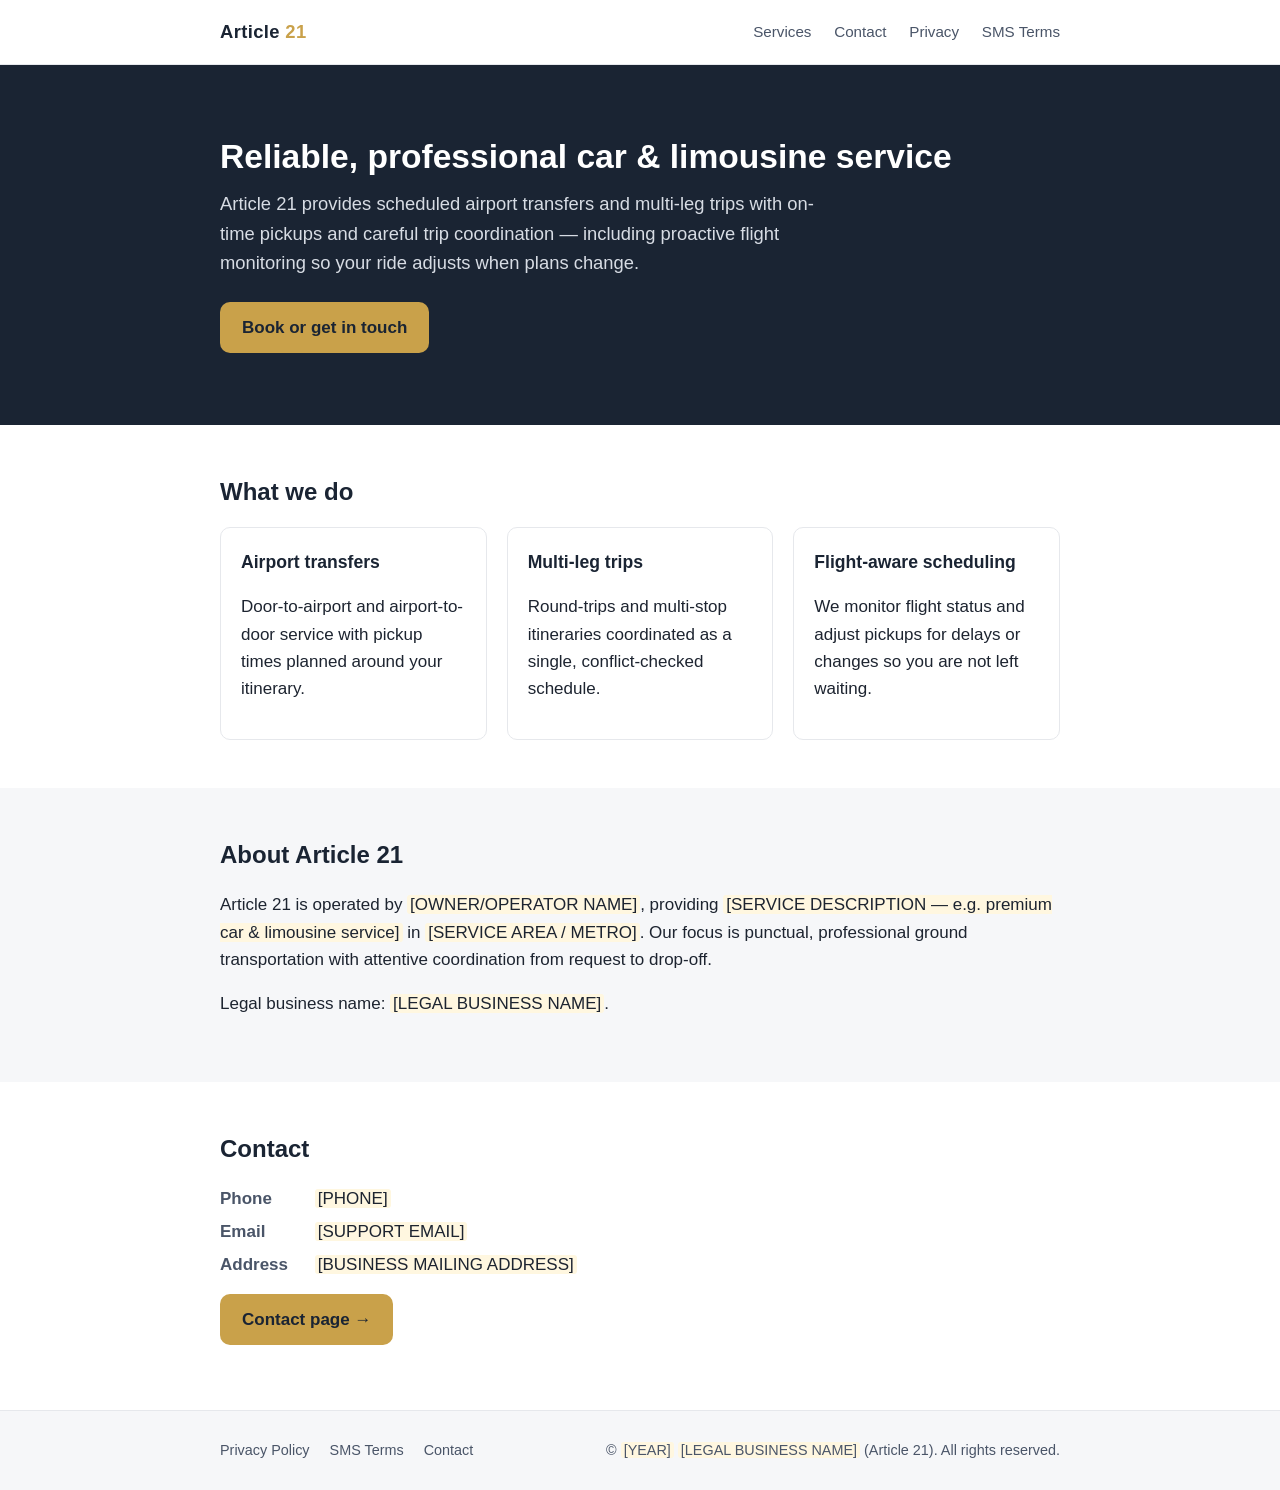
==== index.html @ 8b7b38e4 "Scaffold Article 21 A2P 10DLC compliance site Static multi-page site (Home, Contact, Privacy Policy," ====
<!DOCTYPE html>
<html lang="en">
<head>
  <meta charset="utf-8" />
  <meta name="viewport" content="width=device-width, initial-scale=1" />
  <title>Article 21 — Premium Car &amp; Limousine Service</title>
  <meta name="description" content="Article 21 is a professional car and limousine service specializing in airport transfers and multi-leg trips." />
  <link rel="stylesheet" href="assets/style.css" />
</head>
<body>
  <header class="site-header">
    <div class="wrap">
      <a class="brand" href="index.html">Article&nbsp;<span>21</span></a>
      <nav class="nav">
        <a href="index.html#services">Services</a>
        <a href="contact.html">Contact</a>
        <a href="privacy-policy.html">Privacy</a>
        <a href="sms-terms.html">SMS Terms</a>
      </nav>
    </div>
  </header>

  <main>
    <section class="hero">
      <div class="wrap">
        <h1>Reliable, professional car &amp; limousine service</h1>
        <p>Article 21 provides scheduled airport transfers and multi-leg trips with
           on-time pickups and careful trip coordination — including proactive flight
           monitoring so your ride adjusts when plans change.</p>
        <a class="btn" href="contact.html">Book or get in touch</a>
      </div>
    </section>

    <section id="services">
      <div class="wrap">
        <h2>What we do</h2>
        <div class="grid">
          <div class="card">
            <h3>Airport transfers</h3>
            <p>Door-to-airport and airport-to-door service with pickup times planned
               around your itinerary.</p>
          </div>
          <div class="card">
            <h3>Multi-leg trips</h3>
            <p>Round-trips and multi-stop itineraries coordinated as a single,
               conflict-checked schedule.</p>
          </div>
          <div class="card">
            <h3>Flight-aware scheduling</h3>
            <p>We monitor flight status and adjust pickups for delays or changes so you
               are not left waiting.</p>
          </div>
        </div>
      </div>
    </section>

    <section class="alt" id="about">
      <div class="wrap">
        <h2>About Article 21</h2>
        <p>Article 21 is operated by
           <span class="placeholder">[OWNER/OPERATOR NAME]</span>, providing
           <span class="placeholder">[SERVICE DESCRIPTION — e.g. premium car &amp; limousine service]</span>
           in <span class="placeholder">[SERVICE AREA / METRO]</span>. Our focus is
           punctual, professional ground transportation with attentive coordination
           from request to drop-off.</p>
        <p>Legal business name:
           <span class="placeholder">[LEGAL BUSINESS NAME]</span>.</p>
      </div>
    </section>

    <section id="contact-block">
      <div class="wrap">
        <h2>Contact</h2>
        <ul class="contact-list">
          <li><strong>Phone</strong> <span class="placeholder">[PHONE]</span></li>
          <li><strong>Email</strong> <span class="placeholder">[SUPPORT EMAIL]</span></li>
          <li><strong>Address</strong> <span class="placeholder">[BUSINESS MAILING ADDRESS]</span></li>
        </ul>
        <p style="margin-top:16px"><a class="btn" href="contact.html">Contact page →</a></p>
      </div>
    </section>
  </main>

  <footer class="site-footer">
    <div class="wrap">
      <div>
        <a href="privacy-policy.html">Privacy Policy</a>
        <a href="sms-terms.html">SMS Terms</a>
        <a href="contact.html">Contact</a>
      </div>
      <div>&copy; <span class="placeholder">[YEAR]</span> <span class="placeholder">[LEGAL BUSINESS NAME]</span> (Article 21). All rights reserved.</div>
    </div>
  </footer>
</body>
</html>
---- assets/style.css ----
/* Article 21 — shared styles
   Neutral, clean defaults. Swap --brand / fonts if a logo + palette are provided. */

:root {
  --brand: #1a2433;          /* deep slate */
  --brand-accent: #c9a14a;   /* muted gold */
  --ink: #1d2430;
  --ink-soft: #4a5568;
  --line: #e6e8ec;
  --bg: #ffffff;
  --bg-soft: #f6f7f9;
  --maxw: 880px;
  --radius: 10px;
}

* { box-sizing: border-box; }

html { -webkit-text-size-adjust: 100%; }

body {
  margin: 0;
  font-family: -apple-system, BlinkMacSystemFont, "Segoe UI", Roboto, Helvetica, Arial, sans-serif;
  color: var(--ink);
  background: var(--bg);
  line-height: 1.6;
  font-size: 17px;
}

a { color: var(--brand); }
a:hover { color: var(--brand-accent); }

.wrap { max-width: var(--maxw); margin: 0 auto; padding: 0 20px; }

/* Header / nav */
.site-header {
  border-bottom: 1px solid var(--line);
  background: var(--bg);
  position: sticky;
  top: 0;
  z-index: 10;
}
.site-header .wrap {
  display: flex;
  align-items: center;
  justify-content: space-between;
  gap: 16px;
  min-height: 64px;
  flex-wrap: wrap;
}
.brand {
  font-weight: 700;
  font-size: 1.15rem;
  letter-spacing: 0.02em;
  color: var(--brand);
  text-decoration: none;
}
.brand span { color: var(--brand-accent); }
.nav a {
  text-decoration: none;
  color: var(--ink-soft);
  margin-left: 18px;
  font-size: 0.95rem;
}
.nav a:hover { color: var(--brand); }

/* Hero */
.hero {
  background: var(--brand);
  color: #fff;
  padding: 72px 0;
}
.hero h1 { font-size: 2.1rem; margin: 0 0 12px; line-height: 1.2; }
.hero p { font-size: 1.15rem; color: #d7dce4; margin: 0 0 24px; max-width: 620px; }

.btn {
  display: inline-block;
  background: var(--brand-accent);
  color: #1a2433;
  font-weight: 600;
  text-decoration: none;
  padding: 12px 22px;
  border-radius: var(--radius);
}
.btn:hover { color: #1a2433; filter: brightness(1.05); }

/* Sections */
section { padding: 48px 0; }
section.alt { background: var(--bg-soft); }
h2 { font-size: 1.5rem; margin: 0 0 16px; color: var(--brand); }
h3 { font-size: 1.1rem; margin: 24px 0 8px; }

.grid {
  display: grid;
  grid-template-columns: repeat(auto-fit, minmax(220px, 1fr));
  gap: 20px;
  margin-top: 8px;
}
.card {
  border: 1px solid var(--line);
  border-radius: var(--radius);
  padding: 20px;
  background: var(--bg);
}
.card h3 { margin-top: 0; color: var(--brand); }

.contact-list { list-style: none; padding: 0; margin: 0; }
.contact-list li { margin: 6px 0; }
.contact-list strong { display: inline-block; min-width: 90px; color: var(--ink-soft); }

/* Legal pages */
.legal { padding: 40px 0 64px; }
.legal h1 { font-size: 1.9rem; color: var(--brand); margin-bottom: 4px; }
.legal .updated { color: var(--ink-soft); font-size: 0.9rem; margin: 0 0 28px; }
.legal h2 { font-size: 1.2rem; margin-top: 32px; }
.legal ul { padding-left: 22px; }
.legal li { margin: 6px 0; }
.callout {
  border-left: 4px solid var(--brand-accent);
  background: var(--bg-soft);
  padding: 14px 18px;
  border-radius: 0 var(--radius) var(--radius) 0;
  margin: 20px 0;
}

/* Footer */
.site-footer {
  border-top: 1px solid var(--line);
  background: var(--bg-soft);
  padding: 28px 0;
  font-size: 0.9rem;
  color: var(--ink-soft);
}
.site-footer .wrap {
  display: flex;
  justify-content: space-between;
  gap: 16px;
  flex-wrap: wrap;
}
.site-footer a { color: var(--ink-soft); text-decoration: none; margin-right: 16px; }
.site-footer a:hover { color: var(--brand); }

.placeholder { background: #fff7e0; padding: 0 3px; border-radius: 3px; }

@media (max-width: 560px) {
  .hero { padding: 52px 0; }
  .hero h1 { font-size: 1.7rem; }
  .nav a { margin-left: 12px; }
}
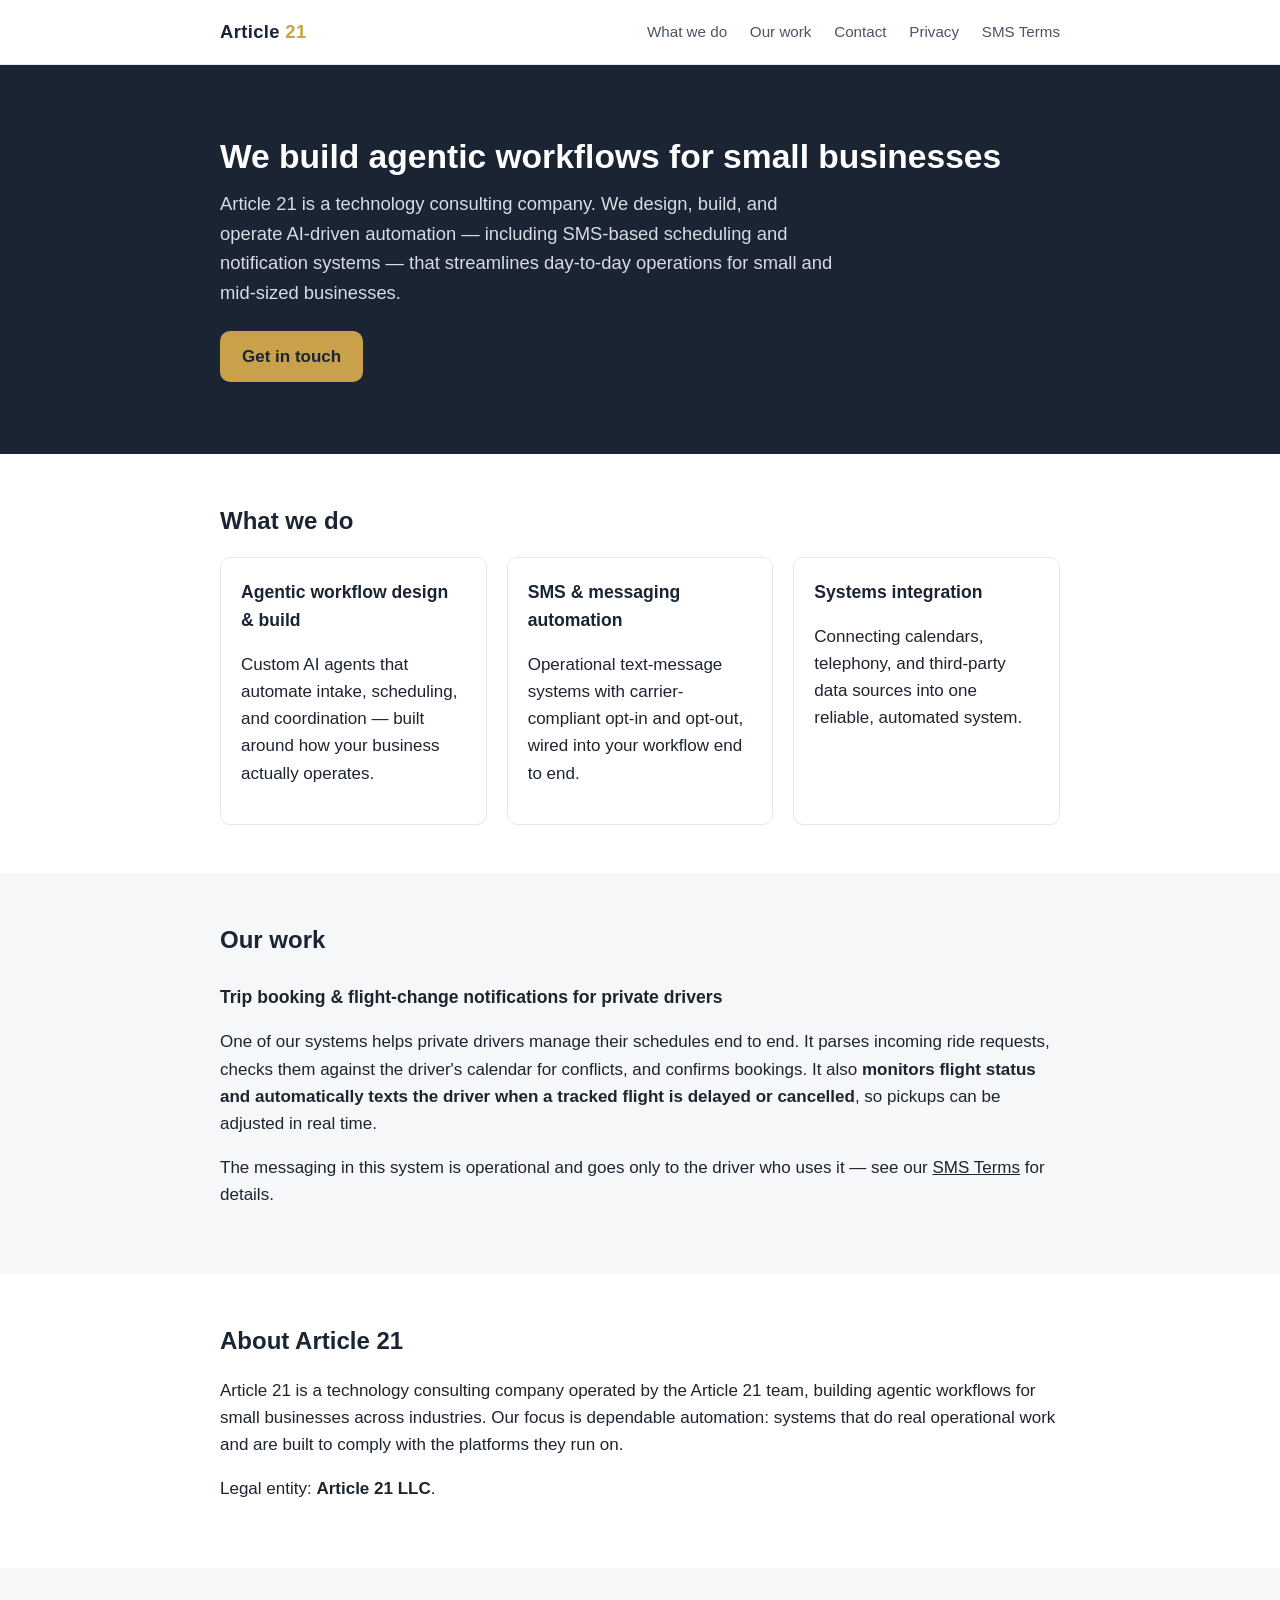
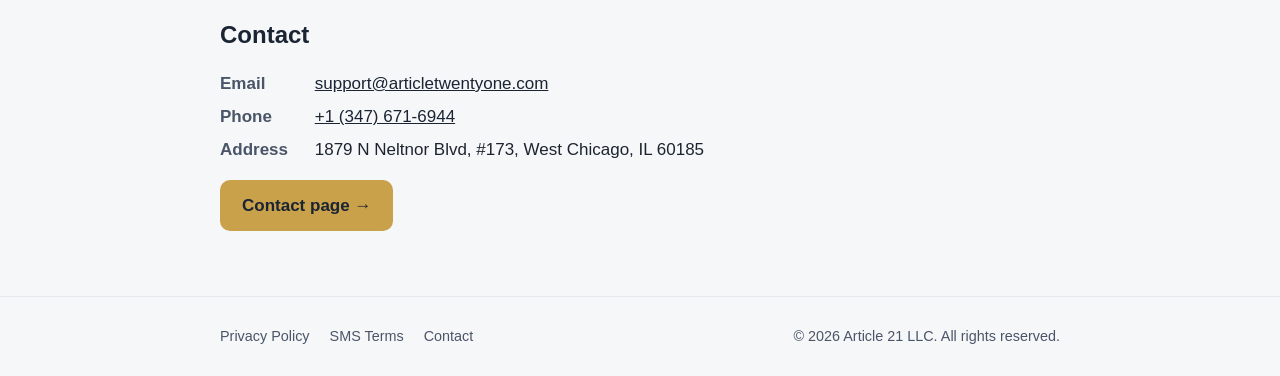
==== commit 37444768: "Reframe site: Article 21 as technology consultancy Article 21 is the consulting LLC (agentic workflo" ====
--- a/index.html
+++ b/index.html
@@ -3,8 +3,8 @@
 <head>
   <meta charset="utf-8" />
   <meta name="viewport" content="width=device-width, initial-scale=1" />
-  <title>Article 21 — Premium Car &amp; Limousine Service</title>
-  <meta name="description" content="Article 21 is a professional car and limousine service specializing in airport transfers and multi-leg trips." />
+  <title>Article 21 — Agentic Workflows for Small Businesses</title>
+  <meta name="description" content="Article 21 is a technology consulting company that designs, builds, and operates agentic AI workflows — including SMS-based scheduling and notification systems — for small and mid-sized businesses." />
   <link rel="stylesheet" href="assets/style.css" />
 </head>
 <body>
@@ -12,7 +12,8 @@
     <div class="wrap">
       <a class="brand" href="index.html">Article&nbsp;<span>21</span></a>
       <nav class="nav">
-        <a href="index.html#services">Services</a>
+        <a href="index.html#services">What we do</a>
+        <a href="index.html#build">Our work</a>
         <a href="contact.html">Contact</a>
         <a href="privacy-policy.html">Privacy</a>
         <a href="sms-terms.html">SMS Terms</a>
@@ -23,11 +24,11 @@
   <main>
     <section class="hero">
       <div class="wrap">
-        <h1>Reliable, professional car &amp; limousine service</h1>
-        <p>Article 21 provides scheduled airport transfers and multi-leg trips with
-           on-time pickups and careful trip coordination — including proactive flight
-           monitoring so your ride adjusts when plans change.</p>
-        <a class="btn" href="contact.html">Book or get in touch</a>
+        <h1>We build agentic workflows for small businesses</h1>
+        <p>Article 21 is a technology consulting company. We design, build, and operate
+           AI-driven automation — including SMS-based scheduling and notification systems —
+           that streamlines day-to-day operations for small and mid-sized businesses.</p>
+        <a class="btn" href="contact.html">Get in touch</a>
       </div>
     </section>
 
@@ -36,45 +37,56 @@
         <h2>What we do</h2>
         <div class="grid">
           <div class="card">
-            <h3>Airport transfers</h3>
-            <p>Door-to-airport and airport-to-door service with pickup times planned
-               around your itinerary.</p>
+            <h3>Agentic workflow design &amp; build</h3>
+            <p>Custom AI agents that automate intake, scheduling, and coordination — built
+               around how your business actually operates.</p>
           </div>
           <div class="card">
-            <h3>Multi-leg trips</h3>
-            <p>Round-trips and multi-stop itineraries coordinated as a single,
-               conflict-checked schedule.</p>
+            <h3>SMS &amp; messaging automation</h3>
+            <p>Operational text-message systems with carrier-compliant opt-in and opt-out,
+               wired into your workflow end to end.</p>
           </div>
           <div class="card">
-            <h3>Flight-aware scheduling</h3>
-            <p>We monitor flight status and adjust pickups for delays or changes so you
-               are not left waiting.</p>
+            <h3>Systems integration</h3>
+            <p>Connecting calendars, telephony, and third-party data sources into one
+               reliable, automated system.</p>
           </div>
         </div>
       </div>
     </section>
 
-    <section class="alt" id="about">
+    <section class="alt" id="build">
       <div class="wrap">
-        <h2>About Article 21</h2>
-        <p>Article 21 is operated by
-           <span class="placeholder">[OWNER/OPERATOR NAME]</span>, providing
-           <span class="placeholder">[SERVICE DESCRIPTION — e.g. premium car &amp; limousine service]</span>
-           in <span class="placeholder">[SERVICE AREA / METRO]</span>. Our focus is
-           punctual, professional ground transportation with attentive coordination
-           from request to drop-off.</p>
-        <p>Legal business name:
-           <span class="placeholder">[LEGAL BUSINESS NAME]</span>.</p>
+        <h2>Our work</h2>
+        <h3>Trip booking &amp; flight-change notifications for private drivers</h3>
+        <p>One of our systems helps private drivers manage their schedules end to end. It
+           parses incoming ride requests, checks them against the driver's calendar for
+           conflicts, and confirms bookings. It also <strong>monitors flight status and
+           automatically texts the driver when a tracked flight is delayed or cancelled</strong>,
+           so pickups can be adjusted in real time.</p>
+        <p>The messaging in this system is operational and goes only to the driver who
+           uses it — see our <a href="sms-terms.html">SMS Terms</a> for details.</p>
       </div>
     </section>
 
-    <section id="contact-block">
+    <section id="about">
+      <div class="wrap">
+        <h2>About Article 21</h2>
+        <p>Article 21 is a technology consulting company operated by the Article 21 team,
+           building agentic workflows for small businesses across industries. Our focus is
+           dependable automation: systems that do real operational work and are built to
+           comply with the platforms they run on.</p>
+        <p>Legal entity: <strong>Article 21 LLC</strong>.</p>
+      </div>
+    </section>
+
+    <section class="alt" id="contact-block">
       <div class="wrap">
         <h2>Contact</h2>
         <ul class="contact-list">
-          <li><strong>Phone</strong> <span class="placeholder">[PHONE]</span></li>
-          <li><strong>Email</strong> <span class="placeholder">[SUPPORT EMAIL]</span></li>
-          <li><strong>Address</strong> <span class="placeholder">[BUSINESS MAILING ADDRESS]</span></li>
+          <li><strong>Email</strong> <a href="mailto:support@articletwentyone.com">support@articletwentyone.com</a></li>
+          <li><strong>Phone</strong> <a href="tel:+13476716944">+1 (347) 671-6944</a></li>
+          <li><strong>Address</strong> 1879 N Neltnor Blvd, #173, West Chicago, IL 60185</li>
         </ul>
         <p style="margin-top:16px"><a class="btn" href="contact.html">Contact page →</a></p>
       </div>
@@ -88,7 +100,7 @@
         <a href="sms-terms.html">SMS Terms</a>
         <a href="contact.html">Contact</a>
       </div>
-      <div>&copy; <span class="placeholder">[YEAR]</span> <span class="placeholder">[LEGAL BUSINESS NAME]</span> (Article 21). All rights reserved.</div>
+      <div>&copy; 2026 Article 21 LLC. All rights reserved.</div>
     </div>
   </footer>
 </body>
